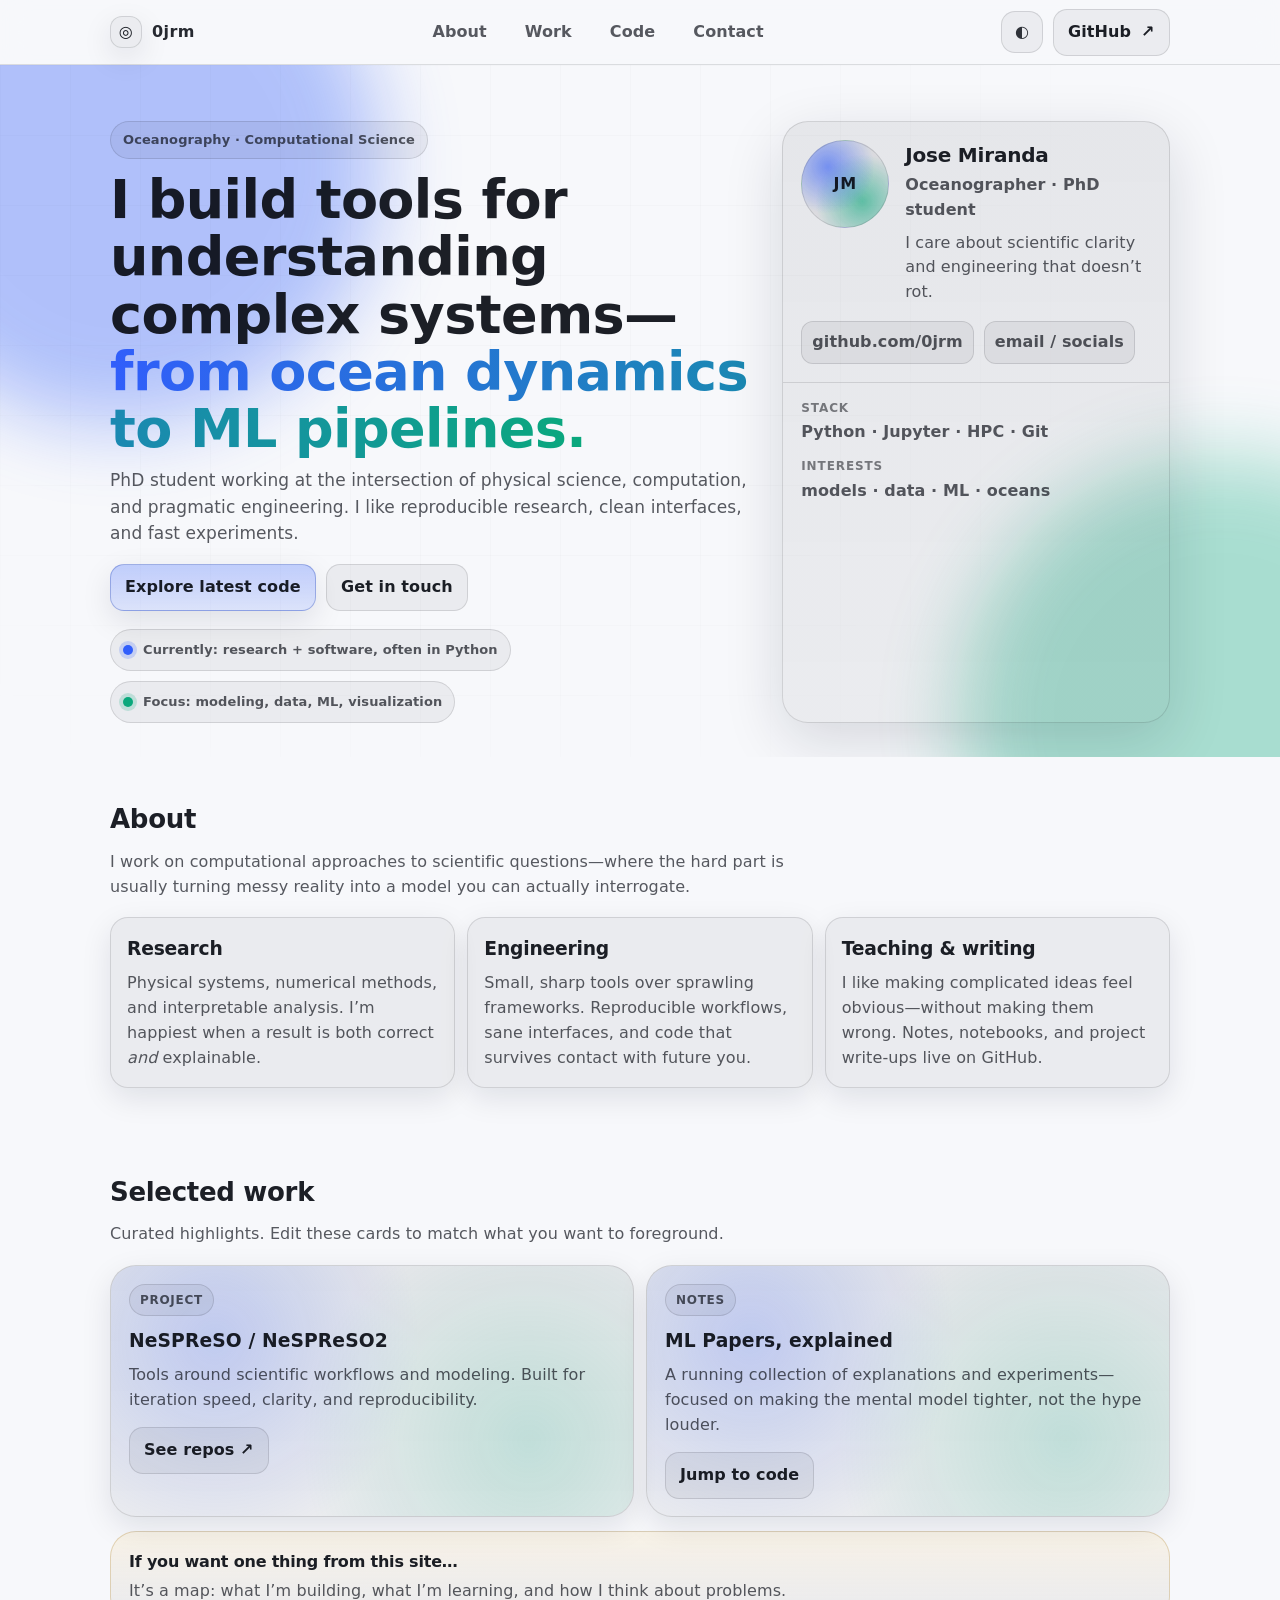
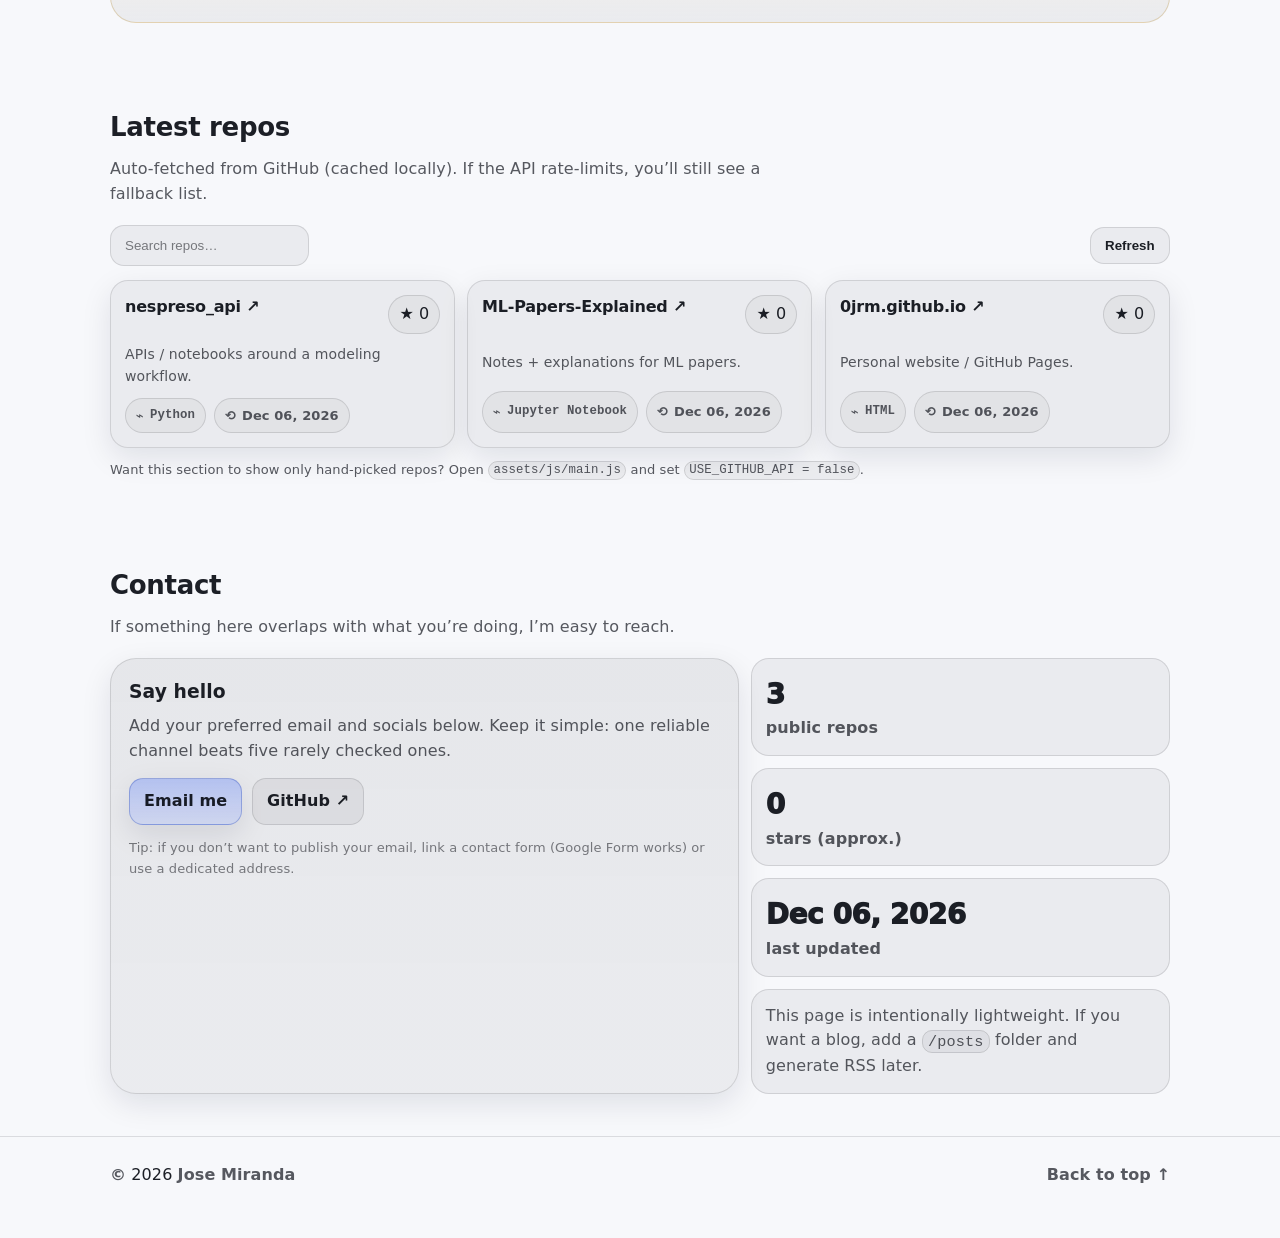
==== index.html @ c8742527 "Initial draft" ====
<!doctype html>
<html lang="en">
<head>
  <meta charset="utf-8" />
  <meta name="viewport" content="width=device-width, initial-scale=1" />
  <meta name="description" content="Oceanography + computational science. Research, projects, and writing." />
  <meta name="theme-color" content="#0b0f19" />
  <title>Jose Miranda · Oceanography × Computational Science</title>

  <!-- Open Graph -->
  <meta property="og:title" content="Jose Miranda · Oceanography × Computational Science" />
  <meta property="og:description" content="Oceanography + computational science. Research, projects, and writing." />
  <meta property="og:type" content="website" />

  <link rel="preconnect" href="https://api.github.com" />
  <link rel="stylesheet" href="assets/css/style.css" />
  <link rel="icon" href="data:image/svg+xml,%3Csvg xmlns='http://www.w3.org/2000/svg' width='96' height='96'%3E%3Cpath fill='%2388a6ff' d='M48 8l10 28h30L64 54l10 34-26-18-26 18 10-34L8 36h30z'/%3E%3C/svg%3E" />

  <script>
    // Prevent theme-flash: apply saved theme ASAP.
    (function () {
      const saved = localStorage.getItem("theme");
      const prefersDark = window.matchMedia && window.matchMedia("(prefers-color-scheme: dark)").matches;
      const theme = saved || (prefersDark ? "dark" : "light");
      document.documentElement.dataset.theme = theme;
    })();
  </script>
</head>

<body>
  <a class="skip" href="#content">Skip to content</a>

  <header class="topbar">
    <div class="container topbar__inner">
      <a class="brand" href="#top" aria-label="Home">
        <span class="brand__mark" aria-hidden="true">◎</span>
        <span class="brand__text">0jrm</span>
      </a>

      <nav class="nav" aria-label="Primary">
        <a href="#about">About</a>
        <a href="#work">Work</a>
        <a href="#repos">Code</a>
        <a href="#contact">Contact</a>
      </nav>

      <div class="topbar__actions">
        <button class="iconbtn" id="themeToggle" type="button" aria-label="Toggle theme" title="Toggle theme">
          <span class="iconbtn__icon" aria-hidden="true">◐</span>
        </button>
        <a class="btn btn--ghost" href="https://github.com/0jrm" target="_blank" rel="noreferrer">
          GitHub
          <span aria-hidden="true">↗</span>
        </a>
      </div>
    </div>
  </header>

  <main id="content">
    <section class="hero" id="top">
      <div class="container hero__grid">
        <div class="hero__copy">
          <p class="kicker">Oceanography · Computational Science</p>
          <h1 class="title">
            I build tools for understanding complex systems—
            <span class="title__accent">from ocean dynamics to ML pipelines.</span>
          </h1>
          <p class="lede">
            PhD student working at the intersection of physical science, computation, and pragmatic engineering.
            I like reproducible research, clean interfaces, and fast experiments.
          </p>

          <div class="hero__cta">
            <a class="btn" href="#repos">Explore latest code</a>
            <a class="btn btn--ghost" href="#contact">Get in touch</a>
          </div>

          <div class="hero__meta">
            <div class="pill" role="note">
              <span class="dot" aria-hidden="true"></span>
              Currently: research + software, often in Python
            </div>
            <div class="pill" role="note">
              <span class="dot dot--alt" aria-hidden="true"></span>
              Focus: modeling, data, ML, visualization
            </div>
          </div>
        </div>

        <div class="hero__card" aria-label="Profile card">
          <div class="profile">
            <div class="avatar" aria-hidden="true">
              <!-- Replace with your own image later if you want:
                   <img src="assets/img/avatar.jpg" alt="Portrait of Jose Miranda"> -->
              <span class="avatar__initials">JM</span>
              <span class="avatar__ring" aria-hidden="true"></span>
            </div>

            <div class="profile__text">
              <h2 class="profile__name">Jose Miranda</h2>
              <p class="profile__role">Oceanographer · PhD student</p>
              <p class="profile__blurb">
                I care about scientific clarity and engineering that doesn’t rot.
              </p>
            </div>

            <div class="profile__links">
              <a class="link" href="https://github.com/0jrm" target="_blank" rel="noreferrer">github.com/0jrm</a>
              <a class="link" href="#contact">email / socials</a>
            </div>
          </div>

          <div class="mini">
            <div class="mini__item">
              <div class="mini__label">Stack</div>
              <div class="mini__value">Python · Jupyter · HPC · Git</div>
            </div>
            <div class="mini__item">
              <div class="mini__label">Interests</div>
              <div class="mini__value">models · data · ML · oceans</div>
            </div>
          </div>
        </div>
      </div>

      <div class="hero__backdrop" aria-hidden="true">
        <div class="glow glow--a"></div>
        <div class="glow glow--b"></div>
        <div class="gridlines"></div>
      </div>
    </section>

    <section class="section" id="about">
      <div class="container">
        <header class="section__head">
          <h2>About</h2>
          <p>
            I work on computational approaches to scientific questions—where the hard part is usually
            turning messy reality into a model you can actually interrogate.
          </p>
        </header>

        <div class="cards">
          <article class="card">
            <h3>Research</h3>
            <p>
              Physical systems, numerical methods, and interpretable analysis.
              I’m happiest when a result is both correct <em>and</em> explainable.
            </p>
          </article>

          <article class="card">
            <h3>Engineering</h3>
            <p>
              Small, sharp tools over sprawling frameworks. Reproducible workflows, sane interfaces,
              and code that survives contact with future you.
            </p>
          </article>

          <article class="card">
            <h3>Teaching & writing</h3>
            <p>
              I like making complicated ideas feel obvious—without making them wrong.
              Notes, notebooks, and project write-ups live on GitHub.
            </p>
          </article>
        </div>
      </div>
    </section>

    <section class="section" id="work">
      <div class="container">
        <header class="section__head">
          <h2>Selected work</h2>
          <p>Curated highlights. Edit these cards to match what you want to foreground.</p>
        </header>

        <div class="grid2">
          <article class="feature">
            <div class="feature__tag">Project</div>
            <h3>NeSPReSO / NeSPReSO2</h3>
            <p>
              Tools around scientific workflows and modeling. Built for iteration speed, clarity, and
              reproducibility.
            </p>
            <div class="feature__actions">
              <a class="btn btn--ghost" href="https://github.com/0jrm" target="_blank" rel="noreferrer">See repos ↗</a>
            </div>
          </article>

          <article class="feature">
            <div class="feature__tag">Notes</div>
            <h3>ML Papers, explained</h3>
            <p>
              A running collection of explanations and experiments—focused on making the mental model
              tighter, not the hype louder.
            </p>
            <div class="feature__actions">
              <a class="btn btn--ghost" href="#repos">Jump to code</a>
            </div>
          </article>
        </div>

        <div class="callout">
          <div class="callout__title">If you want one thing from this site…</div>
          <p class="callout__text">
            It’s a map: what I’m building, what I’m learning, and how I think about problems.
          </p>
        </div>
      </div>
    </section>

    <section class="section" id="repos">
      <div class="container">
        <header class="section__head">
          <h2>Latest repos</h2>
          <p>
            Auto-fetched from GitHub (cached locally). If the API rate-limits, you’ll still see a fallback list.
          </p>
        </header>

        <div class="toolbar">
          <div class="toolbar__left">
            <label class="sr-only" for="repoSearch">Search repos</label>
            <input id="repoSearch" class="input" type="search" placeholder="Search repos…" autocomplete="off" />
          </div>
          <div class="toolbar__right">
            <button class="btn btn--ghost" id="refreshRepos" type="button" title="Refresh repo list">
              Refresh
            </button>
          </div>
        </div>

        <div class="repoGrid" id="repoGrid" aria-live="polite">
          <!-- Filled by JS -->
        </div>

        <div class="hint">
          Want this section to show only hand-picked repos? Open <code>assets/js/main.js</code> and set
          <code>USE_GITHUB_API = false</code>.
        </div>
      </div>
    </section>

    <section class="section" id="contact">
      <div class="container">
        <header class="section__head">
          <h2>Contact</h2>
          <p>If something here overlaps with what you’re doing, I’m easy to reach.</p>
        </header>

        <div class="contact">
          <div class="contact__card">
            <h3>Say hello</h3>
            <p>
              Add your preferred email and socials below. Keep it simple: one reliable channel beats five rarely checked ones.
            </p>

            <div class="contact__links">
              <!-- Replace placeholders -->
              <a class="btn" href="mailto:YOUR_EMAIL@EXAMPLE.COM">Email me</a>
              <a class="btn btn--ghost" href="https://github.com/0jrm" target="_blank" rel="noreferrer">GitHub ↗</a>
              <!-- Optional:
              <a class="btn btn--ghost" href="https://www.linkedin.com/in/YOURNAME" target="_blank" rel="noreferrer">LinkedIn ↗</a>
              -->
            </div>

            <p class="fineprint">
              Tip: if you don’t want to publish your email, link a contact form (Google Form works) or use a dedicated address.
            </p>
          </div>

          <div class="contact__aside">
            <div class="stat">
              <div class="stat__num" id="statRepos">—</div>
              <div class="stat__label">public repos</div>
            </div>
            <div class="stat">
              <div class="stat__num" id="statStars">—</div>
              <div class="stat__label">stars (approx.)</div>
            </div>
            <div class="stat">
              <div class="stat__num" id="statUpdated">—</div>
              <div class="stat__label">last updated</div>
            </div>

            <div class="note">
              This page is intentionally lightweight. If you want a blog, add a <code>/posts</code> folder and generate RSS later.
            </div>
          </div>
        </div>
      </div>
    </section>

    <footer class="footer">
      <div class="container footer__inner">
        <div class="footer__left">
          <span class="muted">©</span> <span id="year"></span> <span class="muted">Jose Miranda</span>
        </div>
        <div class="footer__right">
          <a class="mutedlink" href="#top">Back to top ↑</a>
        </div>
      </div>
    </footer>
  </main>

  <script src="assets/js/main.js"></script>
</body>
</html>
---- assets/css/style.css ----
/* -----------------------------
   Base + theme
------------------------------ */
:root {
  --bg: #0b0f19;
  --panel: rgba(255, 255, 255, 0.06);
  --panel-2: rgba(255, 255, 255, 0.08);
  --text: rgba(255, 255, 255, 0.92);
  --muted: rgba(255, 255, 255, 0.68);
  --faint: rgba(255, 255, 255, 0.50);
  --line: rgba(255, 255, 255, 0.12);
  --shadow: 0 18px 60px rgba(0, 0, 0, 0.45);
  --shadow-soft: 0 10px 30px rgba(0, 0, 0, 0.35);
  --accent: #88a6ff;
  --accent-2: #7cf7d4;
  --warn: #ffcf6e;

  --radius: 18px;
  --radius-lg: 26px;
  --max: 1100px;

  --mono: ui-monospace, SFMono-Regular, Menlo, Monaco, Consolas, "Liberation Mono", "Courier New", monospace;
  --sans: ui-sans-serif, system-ui, -apple-system, Segoe UI, Roboto, Helvetica, Arial, "Apple Color Emoji",
          "Segoe UI Emoji";

  color-scheme: dark;
}

:root[data-theme="light"] {
  --bg: #f7f8fb;
  --panel: rgba(9, 12, 20, 0.05);
  --panel-2: rgba(9, 12, 20, 0.07);
  --text: rgba(9, 12, 20, 0.92);
  --muted: rgba(9, 12, 20, 0.68);
  --faint: rgba(9, 12, 20, 0.52);
  --line: rgba(9, 12, 20, 0.12);
  --shadow: 0 18px 60px rgba(12, 20, 45, 0.14);
  --shadow-soft: 0 10px 30px rgba(12, 20, 45, 0.10);
  --accent: #315efb;
  --accent-2: #0aa87c;

  color-scheme: light;
}

* { box-sizing: border-box; }
html, body { height: 100%; }
body {
  margin: 0;
  font-family: var(--sans);
  background: var(--bg);
  color: var(--text);
  line-height: 1.55;
  letter-spacing: 0.1px;
}

a { color: inherit; text-decoration: none; }
a:hover { opacity: 0.95; }
code {
  font-family: var(--mono);
  font-size: 0.95em;
  padding: 0.12em 0.35em;
  border-radius: 10px;
  background: var(--panel);
  border: 1px solid var(--line);
}

.container {
  max-width: var(--max);
  margin: 0 auto;
  padding: 0 20px;
}

.skip {
  position: absolute;
  left: -999px;
  top: 12px;
  padding: 10px 14px;
  background: var(--panel);
  border: 1px solid var(--line);
  border-radius: 12px;
}
.skip:focus { left: 12px; z-index: 9999; }

/* -----------------------------
   Topbar
------------------------------ */
.topbar {
  position: sticky;
  top: 0;
  z-index: 60;
  border-bottom: 1px solid var(--line);
  backdrop-filter: blur(14px);
  background: color-mix(in oklab, var(--bg) 70%, transparent);
}

.topbar__inner {
  display: flex;
  align-items: center;
  justify-content: space-between;
  height: 64px;
  gap: 14px;
}

.brand {
  display: inline-flex;
  align-items: center;
  gap: 10px;
  font-weight: 700;
  letter-spacing: 0.4px;
}
.brand__mark {
  width: 32px;
  height: 32px;
  display: inline-grid;
  place-items: center;
  border-radius: 12px;
  background: var(--panel);
  border: 1px solid var(--line);
  box-shadow: var(--shadow-soft);
}
.brand__text { opacity: 0.95; }

.nav {
  display: none;
  align-items: center;
  gap: 18px;
  font-weight: 600;
  color: var(--muted);
}
.nav a {
  padding: 8px 10px;
  border-radius: 12px;
}
.nav a:hover {
  background: var(--panel);
  color: var(--text);
}

.topbar__actions {
  display: inline-flex;
  align-items: center;
  gap: 10px;
}

@media (min-width: 880px) {
  .nav { display: inline-flex; }
}

/* -----------------------------
   Buttons + inputs
------------------------------ */
.btn {
  display: inline-flex;
  align-items: center;
  justify-content: center;
  gap: 10px;
  padding: 10px 14px;
  border-radius: 14px;
  border: 1px solid color-mix(in oklab, var(--accent) 24%, var(--line));
  background: linear-gradient(180deg,
    color-mix(in oklab, var(--accent) 28%, transparent),
    color-mix(in oklab, var(--accent) 14%, transparent)
  );
  color: var(--text);
  font-weight: 700;
  box-shadow: var(--shadow-soft);
  transition: transform 140ms ease, filter 140ms ease;
}
.btn:hover { transform: translateY(-1px); }
.btn:active { transform: translateY(0px); filter: saturate(0.95); }

.btn--ghost {
  background: var(--panel);
  border: 1px solid var(--line);
  box-shadow: none;
  font-weight: 700;
  color: var(--text);
}

.iconbtn {
  width: 42px;
  height: 42px;
  border-radius: 14px;
  border: 1px solid var(--line);
  background: var(--panel);
  color: var(--text);
  display: grid;
  place-items: center;
  cursor: pointer;
}
.iconbtn__icon {
  font-size: 16px;
  opacity: 0.9;
}

.input {
  width: min(520px, 100%);
  padding: 12px 14px;
  border-radius: 14px;
  border: 1px solid var(--line);
  background: var(--panel);
  color: var(--text);
  outline: none;
}
.input::placeholder { color: var(--faint); }
.input:focus { border-color: color-mix(in oklab, var(--accent) 55%, var(--line)); }

/* -----------------------------
   Hero
------------------------------ */
.hero {
  position: relative;
  padding: 56px 0 34px;
  overflow: clip;
}
.hero__grid {
  display: grid;
  grid-template-columns: 1fr;
  gap: 18px;
  align-items: start;
  position: relative;
  z-index: 2;
}
@media (min-width: 980px) {
  .hero__grid {
    grid-template-columns: 1.25fr 0.75fr;
    gap: 26px;
    align-items: stretch;
  }
}

.kicker {
  display: inline-flex;
  align-items: center;
  gap: 10px;
  margin: 0 0 12px;
  padding: 8px 12px;
  border-radius: 999px;
  border: 1px solid var(--line);
  background: var(--panel);
  color: var(--muted);
  font-weight: 700;
  font-size: 13px;
}

.title {
  margin: 0 0 10px;
  font-size: clamp(34px, 4.3vw, 54px);
  line-height: 1.06;
  letter-spacing: -0.6px;
}
.title__accent {
  background: linear-gradient(90deg, var(--accent), var(--accent-2));
  -webkit-background-clip: text;
  background-clip: text;
  color: transparent;
}

.lede {
  margin: 0;
  max-width: 66ch;
  color: var(--muted);
  font-size: 17px;
}

.hero__cta {
  display: flex;
  flex-wrap: wrap;
  gap: 10px;
  margin-top: 18px;
}

.hero__meta {
  margin-top: 18px;
  display: flex;
  flex-wrap: wrap;
  gap: 10px;
}

.pill {
  display: inline-flex;
  align-items: center;
  gap: 10px;
  padding: 10px 12px;
  border-radius: 999px;
  border: 1px solid var(--line);
  background: var(--panel);
  color: var(--muted);
  font-weight: 700;
  font-size: 13px;
}
.dot {
  width: 10px;
  height: 10px;
  border-radius: 99px;
  background: var(--accent);
  box-shadow: 0 0 0 4px color-mix(in oklab, var(--accent) 20%, transparent);
}
.dot--alt {
  background: var(--accent-2);
  box-shadow: 0 0 0 4px color-mix(in oklab, var(--accent-2) 20%, transparent);
}

.hero__card {
  border-radius: var(--radius-lg);
  border: 1px solid var(--line);
  background: linear-gradient(180deg, var(--panel-2), var(--panel));
  box-shadow: var(--shadow);
  overflow: hidden;
}

.profile {
  display: grid;
  grid-template-columns: 88px 1fr;
  gap: 16px;
  padding: 18px;
  border-bottom: 1px solid var(--line);
}

.avatar {
  width: 88px;
  height: 88px;
  border-radius: 999px;
  background:
    radial-gradient(circle at 30% 30%, color-mix(in oklab, var(--accent) 60%, transparent), transparent 55%),
    radial-gradient(circle at 70% 70%, color-mix(in oklab, var(--accent-2) 60%, transparent), transparent 55%),
    var(--panel);
  border: 1px solid var(--line);
  display: grid;
  place-items: center;
  position: relative;
  overflow: hidden;
}
.avatar__initials {
  font-weight: 900;
  letter-spacing: 0.8px;
}
.avatar__ring {
  position: absolute;
  inset: -8px;
  border-radius: 999px;
  border: 1px dashed color-mix(in oklab, var(--accent) 35%, var(--line));
  opacity: 0.8;
}

.profile__name { margin: 0; font-size: 20px; letter-spacing: -0.2px; }
.profile__role { margin: 2px 0 8px; color: var(--muted); font-weight: 700; }
.profile__blurb { margin: 0; color: var(--muted); }

.profile__links {
  grid-column: 1 / -1;
  display: flex;
  flex-wrap: wrap;
  gap: 10px;
}
.link {
  color: var(--muted);
  font-weight: 700;
  padding: 8px 10px;
  border-radius: 12px;
  border: 1px solid var(--line);
  background: var(--panel);
}
.link:hover { color: var(--text); }

.mini {
  padding: 16px 18px 18px;
  display: grid;
  gap: 12px;
}
.mini__item {
  display: grid;
  gap: 3px;
}
.mini__label {
  font-size: 12px;
  color: var(--faint);
  font-weight: 800;
  text-transform: uppercase;
  letter-spacing: 0.9px;
}
.mini__value { color: var(--muted); font-weight: 700; }

/* Hero backdrop */
.hero__backdrop {
  position: absolute;
  inset: 0;
  z-index: 1;
  pointer-events: none;
}
.glow {
  position: absolute;
  width: 520px;
  height: 520px;
  border-radius: 999px;
  filter: blur(40px);
  opacity: 0.55;
}
.glow--a {
  left: -140px;
  top: -160px;
  background: color-mix(in oklab, var(--accent) 65%, transparent);
}
.glow--b {
  right: -200px;
  bottom: -220px;
  background: color-mix(in oklab, var(--accent-2) 60%, transparent);
}
.gridlines {
  position: absolute;
  inset: 0;
  background:
    linear-gradient(to right, color-mix(in oklab, var(--line) 75%, transparent) 1px, transparent 1px) 0 0 / 70px 70px,
    linear-gradient(to bottom, color-mix(in oklab, var(--line) 75%, transparent) 1px, transparent 1px) 0 0 / 70px 70px;
  opacity: 0.18;
  mask-image: radial-gradient(circle at 35% 25%, black 40%, transparent 72%);
}

/* -----------------------------
   Sections
------------------------------ */
.section { padding: 42px 0; }
.section__head {
  display: grid;
  gap: 10px;
  margin-bottom: 18px;
}
.section__head h2 {
  margin: 0;
  font-size: 26px;
  letter-spacing: -0.3px;
}
.section__head p {
  margin: 0;
  color: var(--muted);
  max-width: 70ch;
}

/* Cards */
.cards {
  display: grid;
  gap: 12px;
  grid-template-columns: 1fr;
}
@media (min-width: 880px) {
  .cards { grid-template-columns: repeat(3, 1fr); }
}

.card {
  border-radius: var(--radius);
  border: 1px solid var(--line);
  background: var(--panel);
  padding: 16px;
  box-shadow: var(--shadow-soft);
}
.card h3 { margin: 0 0 8px; letter-spacing: -0.2px; }
.card p { margin: 0; color: var(--muted); }

/* Features */
.grid2 {
  display: grid;
  gap: 12px;
  grid-template-columns: 1fr;
}
@media (min-width: 880px) {
  .grid2 { grid-template-columns: 1fr 1fr; }
}

.feature {
  border-radius: var(--radius-lg);
  border: 1px solid var(--line);
  background: linear-gradient(180deg, var(--panel-2), var(--panel));
  padding: 18px;
  box-shadow: var(--shadow-soft);
  overflow: hidden;
  position: relative;
}
.feature::after {
  content: "";
  position: absolute;
  inset: -1px;
  border-radius: inherit;
  background: radial-gradient(circle at 20% 30%, color-mix(in oklab, var(--accent) 22%, transparent), transparent 45%),
              radial-gradient(circle at 80% 70%, color-mix(in oklab, var(--accent-2) 18%, transparent), transparent 50%);
  pointer-events: none;
}
.feature > * { position: relative; z-index: 1; }
.feature__tag {
  display: inline-block;
  padding: 6px 10px;
  border-radius: 999px;
  background: var(--panel);
  border: 1px solid var(--line);
  color: var(--muted);
  font-weight: 800;
  font-size: 12px;
  letter-spacing: 0.7px;
  text-transform: uppercase;
}
.feature h3 { margin: 10px 0 8px; }
.feature p { margin: 0; color: var(--muted); }
.feature__actions { margin-top: 14px; }

/* Callout */
.callout {
  margin-top: 14px;
  border-radius: var(--radius-lg);
  border: 1px solid color-mix(in oklab, var(--warn) 30%, var(--line));
  background: linear-gradient(180deg,
    color-mix(in oklab, var(--warn) 14%, transparent),
    var(--panel)
  );
  padding: 18px;
}
.callout__title {
  font-weight: 900;
  letter-spacing: -0.2px;
  margin-bottom: 4px;
}
.callout__text { margin: 0; color: var(--muted); }

/* Toolbar + repos */
.toolbar {
  display: flex;
  align-items: center;
  justify-content: space-between;
  gap: 12px;
  margin-bottom: 14px;
  flex-wrap: wrap;
}

.repoGrid {
  display: grid;
  gap: 12px;
  grid-template-columns: 1fr;
}
@media (min-width: 760px) {
  .repoGrid { grid-template-columns: repeat(2, 1fr); }
}
@media (min-width: 1080px) {
  .repoGrid { grid-template-columns: repeat(3, 1fr); }
}

.repoCard {
  border-radius: var(--radius);
  border: 1px solid var(--line);
  background: var(--panel);
  padding: 14px;
  box-shadow: var(--shadow-soft);
  display: grid;
  gap: 10px;
  min-height: 168px;
  transition: transform 140ms ease;
}
.repoCard:hover { transform: translateY(-2px); }

.repoTop {
  display: flex;
  align-items: start;
  justify-content: space-between;
  gap: 12px;
}
.repoName {
  font-weight: 900;
  letter-spacing: -0.2px;
  line-height: 1.1;
}
.repoDesc {
  margin: 0;
  color: var(--muted);
  font-size: 14px;
}
.repoMeta {
  display: flex;
  flex-wrap: wrap;
  gap: 8px;
  color: var(--muted);
  font-weight: 700;
  font-size: 13px;
}
.badge {
  display: inline-flex;
  align-items: center;
  gap: 6px;
  padding: 6px 10px;
  border-radius: 999px;
  border: 1px solid var(--line);
  background: color-mix(in oklab, var(--panel) 70%, transparent);
}
.badge code {
  padding: 0;
  border: none;
  background: transparent;
}

.hint {
  margin-top: 12px;
  color: var(--muted);
  font-size: 13px;
}

/* Contact */
.contact {
  display: grid;
  gap: 12px;
  grid-template-columns: 1fr;
}
@media (min-width: 940px) {
  .contact { grid-template-columns: 1.2fr 0.8fr; }
}

.contact__card {
  border-radius: var(--radius-lg);
  border: 1px solid var(--line);
  background: linear-gradient(180deg, var(--panel-2), var(--panel));
  padding: 18px;
  box-shadow: var(--shadow-soft);
}
.contact__card h3 { margin: 0 0 8px; }
.contact__card p { margin: 0 0 14px; color: var(--muted); }

.contact__links {
  display: flex;
  flex-wrap: wrap;
  gap: 10px;
}

.fineprint {
  margin-top: 14px !important;
  color: var(--faint) !important;
  font-size: 13px;
}

.contact__aside {
  display: grid;
  gap: 12px;
}
.stat {
  border-radius: var(--radius);
  border: 1px solid var(--line);
  background: var(--panel);
  padding: 14px;
}
.stat__num {
  font-size: 28px;
  font-weight: 950;
  letter-spacing: -0.5px;
}
.stat__label { color: var(--muted); font-weight: 800; }

.note {
  border-radius: var(--radius);
  border: 1px solid var(--line);
  background: var(--panel);
  padding: 14px;
  color: var(--muted);
}

/* Footer */
.footer {
  padding: 26px 0 50px;
  border-top: 1px solid var(--line);
}
.footer__inner {
  display: flex;
  justify-content: space-between;
  gap: 10px;
  flex-wrap: wrap;
  align-items: center;
}
.muted { color: var(--muted); font-weight: 700; }
.mutedlink { color: var(--muted); font-weight: 800; }
.mutedlink:hover { color: var(--text); }

.sr-only {
  position: absolute;
  width: 1px;
  height: 1px;
  margin: -1px;
  border: 0;
  padding: 0;
  white-space: nowrap;
  clip-path: inset(100%);
  clip: rect(0 0 0 0);
  overflow: hidden;
}

/* -----------------------------
   Motion preferences
------------------------------ */
@media (prefers-reduced-motion: no-preference) {
  .repoCard, .btn { will-change: transform; }
  .hero__copy, .hero__card, .section {
    animation: rise 520ms ease both;
  }
  .hero__card { animation-delay: 80ms; }
  .section:nth-of-type(2) { animation-delay: 60ms; }
  .section:nth-of-type(3) { animation-delay: 90ms; }
  .section:nth-of-type(4) { animation-delay: 120ms; }
  .section:nth-of-type(5) { animation-delay: 150ms; }

  @keyframes rise {
    from { opacity: 0; transform: translateY(10px); }
    to { opacity: 1; transform: translateY(0px); }
  }
}
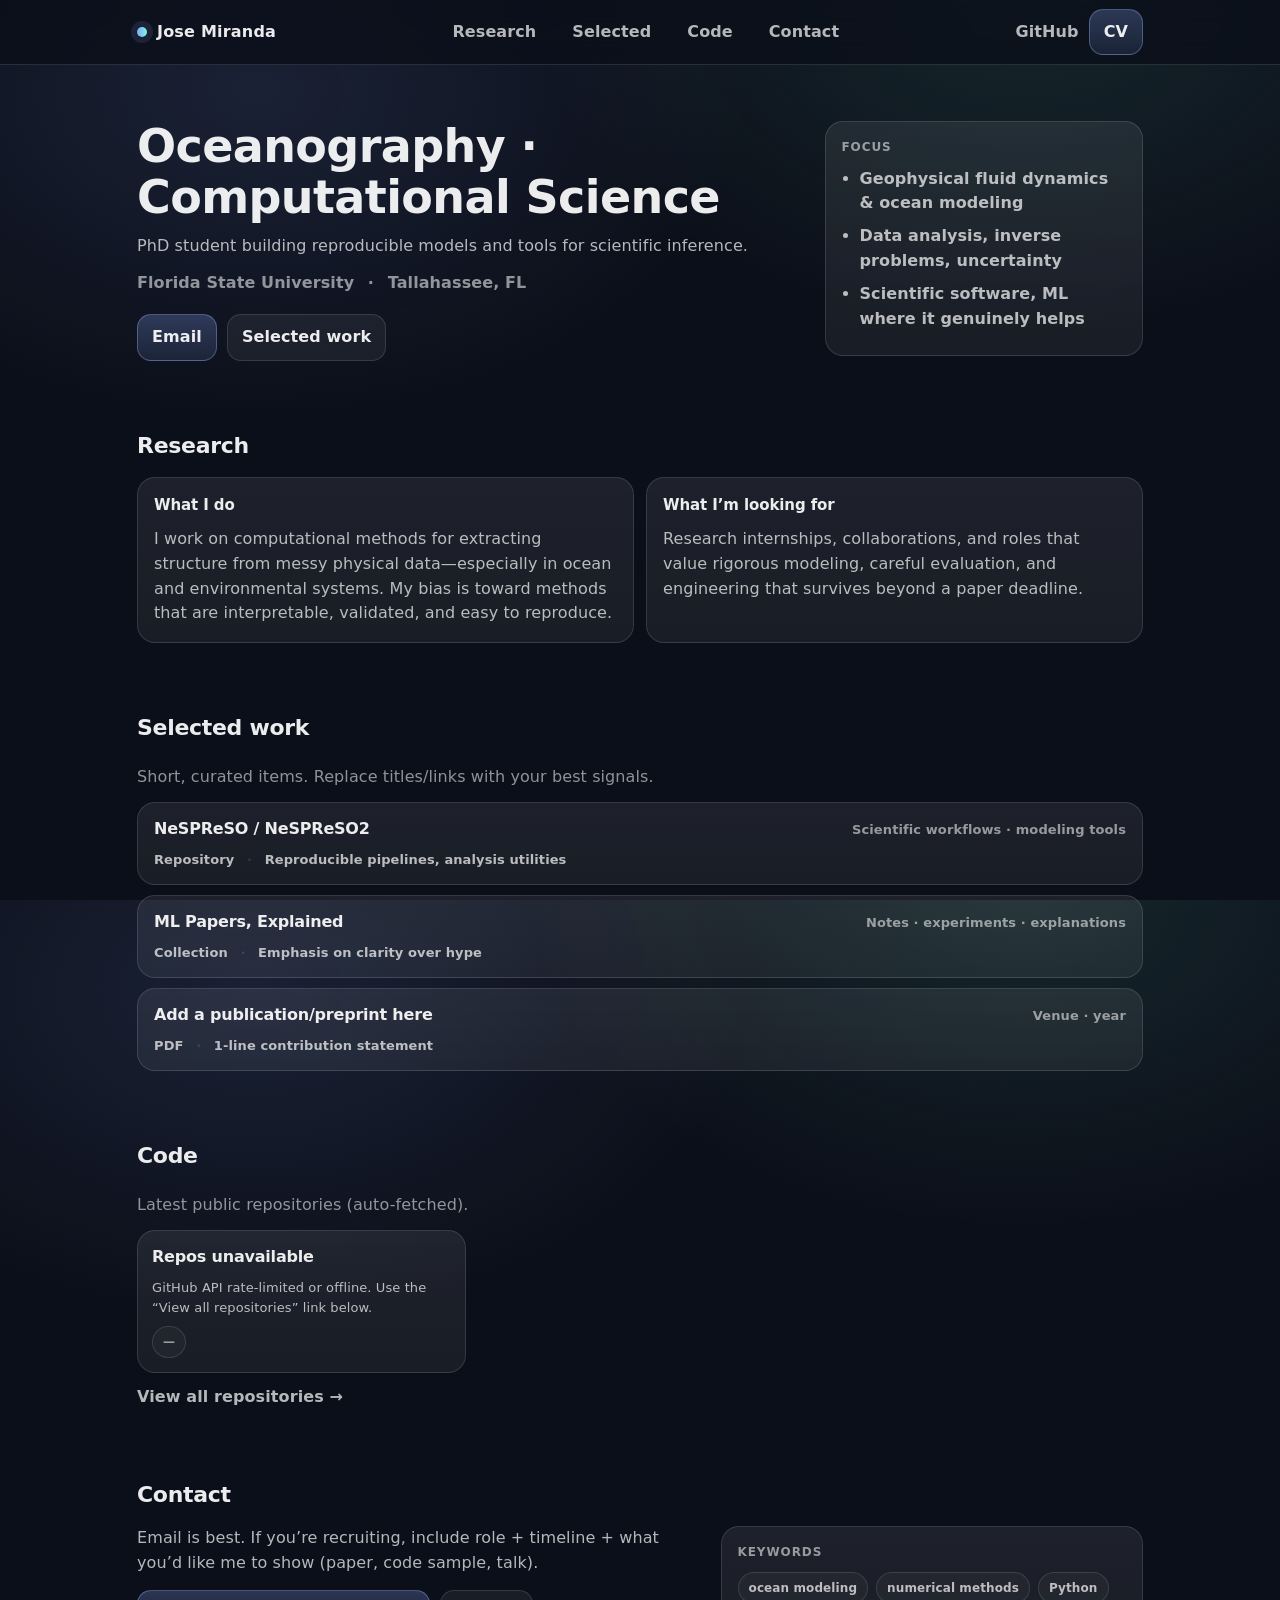
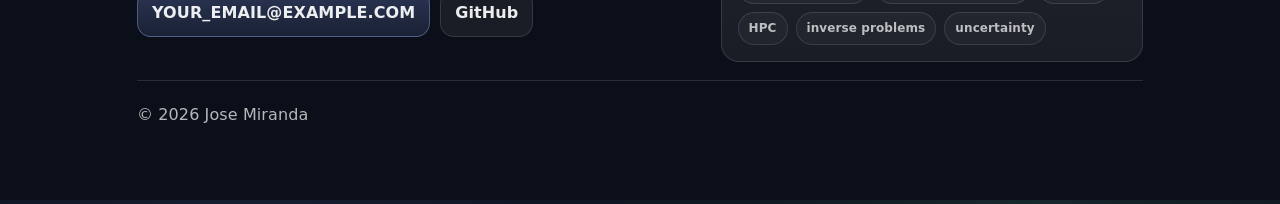
==== commit 5b0728b9: "Initial draft" ====
--- a/index.html
+++ b/index.html
@@ -3,305 +3,199 @@
 <head>
   <meta charset="utf-8" />
   <meta name="viewport" content="width=device-width, initial-scale=1" />
-  <meta name="description" content="Oceanography + computational science. Research, projects, and writing." />
-  <meta name="theme-color" content="#0b0f19" />
-  <title>Jose Miranda · Oceanography × Computational Science</title>
-
-  <!-- Open Graph -->
-  <meta property="og:title" content="Jose Miranda · Oceanography × Computational Science" />
-  <meta property="og:description" content="Oceanography + computational science. Research, projects, and writing." />
+  <meta name="description" content="Jose Miranda — Oceanography & Computational Science. Research, software, and selected work." />
+  <title>Jose Miranda</title>
+
+  <meta property="og:title" content="Jose Miranda" />
+  <meta property="og:description" content="Oceanography & Computational Science — research, software, selected work." />
   <meta property="og:type" content="website" />
 
-  <link rel="preconnect" href="https://api.github.com" />
   <link rel="stylesheet" href="assets/css/style.css" />
-  <link rel="icon" href="data:image/svg+xml,%3Csvg xmlns='http://www.w3.org/2000/svg' width='96' height='96'%3E%3Cpath fill='%2388a6ff' d='M48 8l10 28h30L64 54l10 34-26-18-26 18 10-34L8 36h30z'/%3E%3C/svg%3E" />
-
-  <script>
-    // Prevent theme-flash: apply saved theme ASAP.
-    (function () {
-      const saved = localStorage.getItem("theme");
-      const prefersDark = window.matchMedia && window.matchMedia("(prefers-color-scheme: dark)").matches;
-      const theme = saved || (prefersDark ? "dark" : "light");
-      document.documentElement.dataset.theme = theme;
-    })();
-  </script>
 </head>
 
 <body>
-  <a class="skip" href="#content">Skip to content</a>
-
-  <header class="topbar">
-    <div class="container topbar__inner">
-      <a class="brand" href="#top" aria-label="Home">
-        <span class="brand__mark" aria-hidden="true">◎</span>
-        <span class="brand__text">0jrm</span>
+  <header class="header">
+    <div class="wrap header__inner">
+      <a class="wordmark" href="#top" aria-label="Home">
+        <span class="wordmark__dot" aria-hidden="true"></span>
+        <span class="wordmark__text">Jose Miranda</span>
       </a>
 
       <nav class="nav" aria-label="Primary">
-        <a href="#about">About</a>
-        <a href="#work">Work</a>
-        <a href="#repos">Code</a>
+        <a href="#research">Research</a>
+        <a href="#work">Selected</a>
+        <a href="#code">Code</a>
         <a href="#contact">Contact</a>
       </nav>
 
-      <div class="topbar__actions">
-        <button class="iconbtn" id="themeToggle" type="button" aria-label="Toggle theme" title="Toggle theme">
-          <span class="iconbtn__icon" aria-hidden="true">◐</span>
-        </button>
-        <a class="btn btn--ghost" href="https://github.com/0jrm" target="_blank" rel="noreferrer">
-          GitHub
-          <span aria-hidden="true">↗</span>
-        </a>
+      <div class="header__links">
+        <a class="link" href="https://github.com/0jrm" target="_blank" rel="noreferrer">GitHub</a>
+        <!-- Add when you have them -->
+        <!-- <a class="link" href="https://scholar.google.com/citations?user=XXXX" target="_blank" rel="noreferrer">Scholar</a> -->
+        <!-- <a class="link" href="https://www.linkedin.com/in/XXXX" target="_blank" rel="noreferrer">LinkedIn</a> -->
+        <a class="btn" href="assets/JoseMiranda_CV.pdf" target="_blank" rel="noreferrer">CV</a>
       </div>
     </div>
   </header>
 
-  <main id="content">
-    <section class="hero" id="top">
-      <div class="container hero__grid">
-        <div class="hero__copy">
-          <p class="kicker">Oceanography · Computational Science</p>
-          <h1 class="title">
-            I build tools for understanding complex systems—
-            <span class="title__accent">from ocean dynamics to ML pipelines.</span>
-          </h1>
-          <p class="lede">
-            PhD student working at the intersection of physical science, computation, and pragmatic engineering.
-            I like reproducible research, clean interfaces, and fast experiments.
+  <main id="top">
+    <section class="hero">
+      <div class="wrap hero__inner">
+        <div class="hero__left">
+          <h1 class="title">Oceanography · Computational Science</h1>
+          <p class="subtitle">
+            PhD student building reproducible models and tools for scientific inference.
           </p>
 
-          <div class="hero__cta">
-            <a class="btn" href="#repos">Explore latest code</a>
-            <a class="btn btn--ghost" href="#contact">Get in touch</a>
-          </div>
-
-          <div class="hero__meta">
-            <div class="pill" role="note">
-              <span class="dot" aria-hidden="true"></span>
-              Currently: research + software, often in Python
-            </div>
-            <div class="pill" role="note">
-              <span class="dot dot--alt" aria-hidden="true"></span>
-              Focus: modeling, data, ML, visualization
-            </div>
-          </div>
-        </div>
-
-        <div class="hero__card" aria-label="Profile card">
-          <div class="profile">
-            <div class="avatar" aria-hidden="true">
-              <!-- Replace with your own image later if you want:
-                   <img src="assets/img/avatar.jpg" alt="Portrait of Jose Miranda"> -->
-              <span class="avatar__initials">JM</span>
-              <span class="avatar__ring" aria-hidden="true"></span>
-            </div>
-
-            <div class="profile__text">
-              <h2 class="profile__name">Jose Miranda</h2>
-              <p class="profile__role">Oceanographer · PhD student</p>
-              <p class="profile__blurb">
-                I care about scientific clarity and engineering that doesn’t rot.
-              </p>
-            </div>
-
-            <div class="profile__links">
-              <a class="link" href="https://github.com/0jrm" target="_blank" rel="noreferrer">github.com/0jrm</a>
-              <a class="link" href="#contact">email / socials</a>
-            </div>
-          </div>
-
-          <div class="mini">
-            <div class="mini__item">
-              <div class="mini__label">Stack</div>
-              <div class="mini__value">Python · Jupyter · HPC · Git</div>
-            </div>
-            <div class="mini__item">
-              <div class="mini__label">Interests</div>
-              <div class="mini__value">models · data · ML · oceans</div>
-            </div>
-          </div>
-        </div>
-      </div>
-
-      <div class="hero__backdrop" aria-hidden="true">
-        <div class="glow glow--a"></div>
-        <div class="glow glow--b"></div>
-        <div class="gridlines"></div>
-      </div>
-    </section>
-
-    <section class="section" id="about">
-      <div class="container">
-        <header class="section__head">
-          <h2>About</h2>
-          <p>
-            I work on computational approaches to scientific questions—where the hard part is usually
-            turning messy reality into a model you can actually interrogate.
-          </p>
-        </header>
-
-        <div class="cards">
-          <article class="card">
-            <h3>Research</h3>
-            <p>
-              Physical systems, numerical methods, and interpretable analysis.
-              I’m happiest when a result is both correct <em>and</em> explainable.
+          <div class="meta">
+            <span class="meta__item">Florida State University</span>
+            <span class="meta__sep" aria-hidden="true">·</span>
+            <span class="meta__item">Tallahassee, FL</span>
+          </div>
+
+          <div class="cta">
+            <a class="btn" href="#contact">Email</a>
+            <a class="btn btn--ghost" href="#work">Selected work</a>
+          </div>
+        </div>
+
+        <div class="hero__right" aria-label="Quick focus areas">
+          <div class="panel">
+            <div class="panel__kicker">Focus</div>
+            <ul class="bullets">
+              <li>Geophysical fluid dynamics & ocean modeling</li>
+              <li>Data analysis, inverse problems, uncertainty</li>
+              <li>Scientific software, ML where it genuinely helps</li>
+            </ul>
+          </div>
+        </div>
+      </div>
+    </section>
+
+    <section class="section" id="research">
+      <div class="wrap">
+        <h2 class="h2">Research</h2>
+        <div class="grid">
+          <div class="block">
+            <h3 class="h3">What I do</h3>
+            <p class="p">
+              I work on computational methods for extracting structure from messy physical data—especially
+              in ocean and environmental systems. My bias is toward methods that are interpretable,
+              validated, and easy to reproduce.
             </p>
+          </div>
+
+          <div class="block">
+            <h3 class="h3">What I’m looking for</h3>
+            <p class="p">
+              Research internships, collaborations, and roles that value rigorous modeling, careful evaluation,
+              and engineering that survives beyond a paper deadline.
+            </p>
+          </div>
+        </div>
+      </div>
+    </section>
+
+    <section class="section" id="work">
+      <div class="wrap">
+        <div class="section__head">
+          <h2 class="h2">Selected work</h2>
+          <p class="p p--muted">Short, curated items. Replace titles/links with your best signals.</p>
+        </div>
+
+        <div class="list">
+          <article class="item">
+            <div class="item__top">
+              <div class="item__title">NeSPReSO / NeSPReSO2</div>
+              <div class="item__meta">Scientific workflows · modeling tools</div>
+            </div>
+            <div class="item__bottom">
+              <a class="link" href="https://github.com/0jrm" target="_blank" rel="noreferrer">Repository</a>
+              <span class="sep" aria-hidden="true">·</span>
+              <span class="muted">Reproducible pipelines, analysis utilities</span>
+            </div>
           </article>
 
-          <article class="card">
-            <h3>Engineering</h3>
-            <p>
-              Small, sharp tools over sprawling frameworks. Reproducible workflows, sane interfaces,
-              and code that survives contact with future you.
+          <article class="item">
+            <div class="item__top">
+              <div class="item__title">ML Papers, Explained</div>
+              <div class="item__meta">Notes · experiments · explanations</div>
+            </div>
+            <div class="item__bottom">
+              <a class="link" href="https://github.com/0jrm" target="_blank" rel="noreferrer">Collection</a>
+              <span class="sep" aria-hidden="true">·</span>
+              <span class="muted">Emphasis on clarity over hype</span>
+            </div>
+          </article>
+
+          <article class="item">
+            <div class="item__top">
+              <div class="item__title">Add a publication/preprint here</div>
+              <div class="item__meta">Venue · year</div>
+            </div>
+            <div class="item__bottom">
+              <a class="link" href="#" rel="noreferrer">PDF</a>
+              <span class="sep" aria-hidden="true">·</span>
+              <span class="muted">1-line contribution statement</span>
+            </div>
+          </article>
+        </div>
+      </div>
+    </section>
+
+    <section class="section" id="code">
+      <div class="wrap">
+        <div class="section__head">
+          <h2 class="h2">Code</h2>
+          <p class="p p--muted">Latest public repositories (auto-fetched).</p>
+        </div>
+
+        <div class="repos" id="repos" aria-live="polite"></div>
+
+        <div class="footnote">
+          <a class="link" href="https://github.com/0jrm?tab=repositories" target="_blank" rel="noreferrer">
+            View all repositories →
+          </a>
+        </div>
+      </div>
+    </section>
+
+    <section class="section" id="contact">
+      <div class="wrap">
+        <h2 class="h2">Contact</h2>
+        <div class="contact">
+          <div class="contact__left">
+            <p class="p">
+              Email is best. If you’re recruiting, include role + timeline + what you’d like me to show (paper, code sample, talk).
             </p>
-          </article>
-
-          <article class="card">
-            <h3>Teaching & writing</h3>
-            <p>
-              I like making complicated ideas feel obvious—without making them wrong.
-              Notes, notebooks, and project write-ups live on GitHub.
-            </p>
-          </article>
-        </div>
-      </div>
-    </section>
-
-    <section class="section" id="work">
-      <div class="container">
-        <header class="section__head">
-          <h2>Selected work</h2>
-          <p>Curated highlights. Edit these cards to match what you want to foreground.</p>
-        </header>
-
-        <div class="grid2">
-          <article class="feature">
-            <div class="feature__tag">Project</div>
-            <h3>NeSPReSO / NeSPReSO2</h3>
-            <p>
-              Tools around scientific workflows and modeling. Built for iteration speed, clarity, and
-              reproducibility.
-            </p>
-            <div class="feature__actions">
-              <a class="btn btn--ghost" href="https://github.com/0jrm" target="_blank" rel="noreferrer">See repos ↗</a>
-            </div>
-          </article>
-
-          <article class="feature">
-            <div class="feature__tag">Notes</div>
-            <h3>ML Papers, explained</h3>
-            <p>
-              A running collection of explanations and experiments—focused on making the mental model
-              tighter, not the hype louder.
-            </p>
-            <div class="feature__actions">
-              <a class="btn btn--ghost" href="#repos">Jump to code</a>
-            </div>
-          </article>
-        </div>
-
-        <div class="callout">
-          <div class="callout__title">If you want one thing from this site…</div>
-          <p class="callout__text">
-            It’s a map: what I’m building, what I’m learning, and how I think about problems.
-          </p>
-        </div>
-      </div>
-    </section>
-
-    <section class="section" id="repos">
-      <div class="container">
-        <header class="section__head">
-          <h2>Latest repos</h2>
-          <p>
-            Auto-fetched from GitHub (cached locally). If the API rate-limits, you’ll still see a fallback list.
-          </p>
-        </header>
-
-        <div class="toolbar">
-          <div class="toolbar__left">
-            <label class="sr-only" for="repoSearch">Search repos</label>
-            <input id="repoSearch" class="input" type="search" placeholder="Search repos…" autocomplete="off" />
-          </div>
-          <div class="toolbar__right">
-            <button class="btn btn--ghost" id="refreshRepos" type="button" title="Refresh repo list">
-              Refresh
-            </button>
-          </div>
-        </div>
-
-        <div class="repoGrid" id="repoGrid" aria-live="polite">
-          <!-- Filled by JS -->
-        </div>
-
-        <div class="hint">
-          Want this section to show only hand-picked repos? Open <code>assets/js/main.js</code> and set
-          <code>USE_GITHUB_API = false</code>.
-        </div>
-      </div>
-    </section>
-
-    <section class="section" id="contact">
-      <div class="container">
-        <header class="section__head">
-          <h2>Contact</h2>
-          <p>If something here overlaps with what you’re doing, I’m easy to reach.</p>
-        </header>
-
-        <div class="contact">
-          <div class="contact__card">
-            <h3>Say hello</h3>
-            <p>
-              Add your preferred email and socials below. Keep it simple: one reliable channel beats five rarely checked ones.
-            </p>
-
             <div class="contact__links">
-              <!-- Replace placeholders -->
-              <a class="btn" href="mailto:YOUR_EMAIL@EXAMPLE.COM">Email me</a>
-              <a class="btn btn--ghost" href="https://github.com/0jrm" target="_blank" rel="noreferrer">GitHub ↗</a>
-              <!-- Optional:
-              <a class="btn btn--ghost" href="https://www.linkedin.com/in/YOURNAME" target="_blank" rel="noreferrer">LinkedIn ↗</a>
-              -->
-            </div>
-
-            <p class="fineprint">
-              Tip: if you don’t want to publish your email, link a contact form (Google Form works) or use a dedicated address.
-            </p>
-          </div>
-
-          <div class="contact__aside">
-            <div class="stat">
-              <div class="stat__num" id="statRepos">—</div>
-              <div class="stat__label">public repos</div>
-            </div>
-            <div class="stat">
-              <div class="stat__num" id="statStars">—</div>
-              <div class="stat__label">stars (approx.)</div>
-            </div>
-            <div class="stat">
-              <div class="stat__num" id="statUpdated">—</div>
-              <div class="stat__label">last updated</div>
-            </div>
-
-            <div class="note">
-              This page is intentionally lightweight. If you want a blog, add a <code>/posts</code> folder and generate RSS later.
-            </div>
-          </div>
-        </div>
-      </div>
-    </section>
-
-    <footer class="footer">
-      <div class="container footer__inner">
-        <div class="footer__left">
-          <span class="muted">©</span> <span id="year"></span> <span class="muted">Jose Miranda</span>
-        </div>
-        <div class="footer__right">
-          <a class="mutedlink" href="#top">Back to top ↑</a>
-        </div>
-      </div>
-    </footer>
+              <a class="btn" href="mailto:YOUR_EMAIL@EXAMPLE.COM">YOUR_EMAIL@EXAMPLE.COM</a>
+              <a class="btn btn--ghost" href="https://github.com/0jrm" target="_blank" rel="noreferrer">GitHub</a>
+              <!-- <a class="btn btn--ghost" href="https://scholar.google.com/citations?user=XXXX" target="_blank" rel="noreferrer">Scholar</a> -->
+              <!-- <a class="btn btn--ghost" href="assets/JoseMiranda_CV.pdf" target="_blank" rel="noreferrer">CV</a> -->
+            </div>
+          </div>
+
+          <div class="contact__right">
+            <div class="panel">
+              <div class="panel__kicker">Keywords</div>
+              <div class="tags">
+                <span class="tag">ocean modeling</span>
+                <span class="tag">numerical methods</span>
+                <span class="tag">Python</span>
+                <span class="tag">HPC</span>
+                <span class="tag">inverse problems</span>
+                <span class="tag">uncertainty</span>
+              </div>
+            </div>
+          </div>
+        </div>
+
+        <footer class="footer">
+          <span class="muted">© <span id="y"></span> Jose Miranda</span>
+        </footer>
+      </div>
+    </section>
   </main>
 
   <script src="assets/js/main.js"></script>
--- a/assets/css/style.css
+++ b/assets/css/style.css
@@ -1,706 +1,368 @@
-/* -----------------------------
-   Base + theme
------------------------------- */
-:root {
-  --bg: #0b0f19;
-  --panel: rgba(255, 255, 255, 0.06);
-  --panel-2: rgba(255, 255, 255, 0.08);
-  --text: rgba(255, 255, 255, 0.92);
-  --muted: rgba(255, 255, 255, 0.68);
-  --faint: rgba(255, 255, 255, 0.50);
-  --line: rgba(255, 255, 255, 0.12);
-  --shadow: 0 18px 60px rgba(0, 0, 0, 0.45);
-  --shadow-soft: 0 10px 30px rgba(0, 0, 0, 0.35);
-  --accent: #88a6ff;
-  --accent-2: #7cf7d4;
-  --warn: #ffcf6e;
-
-  --radius: 18px;
-  --radius-lg: 26px;
-  --max: 1100px;
-
+:root{
+  --bg:#0b0f19;
+  --text:rgba(255,255,255,.92);
+  --muted:rgba(255,255,255,.70);
+  --faint:rgba(255,255,255,.55);
+  --line:rgba(255,255,255,.12);
+  --panel:rgba(255,255,255,.06);
+  --panel2:rgba(255,255,255,.08);
+  --accent:#88a6ff;
+  --accent2:#7cf7d4;
+  --radius:18px;
+  --max:1050px;
+  --sans: ui-sans-serif, system-ui, -apple-system, Segoe UI, Roboto, Helvetica, Arial;
   --mono: ui-monospace, SFMono-Regular, Menlo, Monaco, Consolas, "Liberation Mono", "Courier New", monospace;
-  --sans: ui-sans-serif, system-ui, -apple-system, Segoe UI, Roboto, Helvetica, Arial, "Apple Color Emoji",
-          "Segoe UI Emoji";
-
   color-scheme: dark;
 }
 
-:root[data-theme="light"] {
-  --bg: #f7f8fb;
-  --panel: rgba(9, 12, 20, 0.05);
-  --panel-2: rgba(9, 12, 20, 0.07);
-  --text: rgba(9, 12, 20, 0.92);
-  --muted: rgba(9, 12, 20, 0.68);
-  --faint: rgba(9, 12, 20, 0.52);
-  --line: rgba(9, 12, 20, 0.12);
-  --shadow: 0 18px 60px rgba(12, 20, 45, 0.14);
-  --shadow-soft: 0 10px 30px rgba(12, 20, 45, 0.10);
-  --accent: #315efb;
-  --accent-2: #0aa87c;
-
-  color-scheme: light;
-}
-
-* { box-sizing: border-box; }
-html, body { height: 100%; }
-body {
-  margin: 0;
-  font-family: var(--sans);
-  background: var(--bg);
-  color: var(--text);
-  line-height: 1.55;
-  letter-spacing: 0.1px;
-}
-
-a { color: inherit; text-decoration: none; }
-a:hover { opacity: 0.95; }
-code {
-  font-family: var(--mono);
-  font-size: 0.95em;
-  padding: 0.12em 0.35em;
-  border-radius: 10px;
-  background: var(--panel);
-  border: 1px solid var(--line);
-}
-
-.container {
-  max-width: var(--max);
-  margin: 0 auto;
-  padding: 0 20px;
-}
-
-.skip {
-  position: absolute;
-  left: -999px;
-  top: 12px;
-  padding: 10px 14px;
-  background: var(--panel);
-  border: 1px solid var(--line);
-  border-radius: 12px;
-}
-.skip:focus { left: 12px; z-index: 9999; }
-
-/* -----------------------------
-   Topbar
------------------------------- */
-.topbar {
-  position: sticky;
-  top: 0;
-  z-index: 60;
-  border-bottom: 1px solid var(--line);
-  backdrop-filter: blur(14px);
-  background: color-mix(in oklab, var(--bg) 70%, transparent);
-}
-
-.topbar__inner {
-  display: flex;
-  align-items: center;
-  justify-content: space-between;
-  height: 64px;
-  gap: 14px;
-}
-
-.brand {
-  display: inline-flex;
-  align-items: center;
-  gap: 10px;
-  font-weight: 700;
-  letter-spacing: 0.4px;
-}
-.brand__mark {
-  width: 32px;
-  height: 32px;
-  display: inline-grid;
-  place-items: center;
-  border-radius: 12px;
-  background: var(--panel);
-  border: 1px solid var(--line);
-  box-shadow: var(--shadow-soft);
-}
-.brand__text { opacity: 0.95; }
-
-.nav {
-  display: none;
-  align-items: center;
-  gap: 18px;
-  font-weight: 600;
-  color: var(--muted);
-}
-.nav a {
-  padding: 8px 10px;
-  border-radius: 12px;
-}
-.nav a:hover {
-  background: var(--panel);
-  color: var(--text);
-}
-
-.topbar__actions {
-  display: inline-flex;
-  align-items: center;
-  gap: 10px;
-}
-
-@media (min-width: 880px) {
-  .nav { display: inline-flex; }
-}
-
-/* -----------------------------
-   Buttons + inputs
------------------------------- */
-.btn {
-  display: inline-flex;
-  align-items: center;
-  justify-content: center;
-  gap: 10px;
-  padding: 10px 14px;
-  border-radius: 14px;
-  border: 1px solid color-mix(in oklab, var(--accent) 24%, var(--line));
-  background: linear-gradient(180deg,
-    color-mix(in oklab, var(--accent) 28%, transparent),
-    color-mix(in oklab, var(--accent) 14%, transparent)
+*{ box-sizing:border-box; }
+html,body{ height:100%; }
+body{
+  margin:0;
+  font-family:var(--sans);
+  background: radial-gradient(900px 600px at 20% 10%, rgba(136,166,255,.12), transparent 55%),
+              radial-gradient(900px 600px at 80% 0%, rgba(124,247,212,.10), transparent 55%),
+              var(--bg);
+  color:var(--text);
+  line-height:1.55;
+  letter-spacing:.1px;
+}
+
+a{ color:inherit; text-decoration:none; }
+a:hover{ opacity:.95; }
+
+.wrap{
+  max-width:var(--max);
+  margin:0 auto;
+  padding:0 22px;
+}
+
+.header{
+  position:sticky;
+  top:0;
+  z-index:20;
+  border-bottom:1px solid var(--line);
+  backdrop-filter: blur(12px);
+  background: color-mix(in oklab, var(--bg) 78%, transparent);
+}
+
+.header__inner{
+  height:64px;
+  display:flex;
+  align-items:center;
+  justify-content:space-between;
+  gap:14px;
+}
+
+.wordmark{
+  display:flex;
+  align-items:center;
+  gap:10px;
+  font-weight:800;
+  letter-spacing:.2px;
+}
+
+.wordmark__dot{
+  width:10px;
+  height:10px;
+  border-radius:999px;
+  background:linear-gradient(90deg,var(--accent),var(--accent2));
+  box-shadow:0 0 0 6px rgba(136,166,255,.12);
+}
+
+.nav{
+  display:none;
+  gap:16px;
+  color:var(--muted);
+  font-weight:700;
+}
+.nav a{
+  padding:8px 10px;
+  border-radius:12px;
+}
+.nav a:hover{
+  background:var(--panel);
+  color:var(--text);
+}
+
+.header__links{
+  display:flex;
+  align-items:center;
+  gap:10px;
+}
+
+.link{
+  color:var(--muted);
+  font-weight:700;
+}
+.link:hover{ color:var(--text); }
+
+.btn{
+  display:inline-flex;
+  align-items:center;
+  justify-content:center;
+  padding:10px 14px;
+  border-radius:14px;
+  border:1px solid color-mix(in oklab, var(--accent) 24%, var(--line));
+  background:linear-gradient(180deg,
+    color-mix(in oklab, var(--accent) 26%, transparent),
+    color-mix(in oklab, var(--accent) 12%, transparent)
   );
-  color: var(--text);
-  font-weight: 700;
-  box-shadow: var(--shadow-soft);
-  transition: transform 140ms ease, filter 140ms ease;
-}
-.btn:hover { transform: translateY(-1px); }
-.btn:active { transform: translateY(0px); filter: saturate(0.95); }
-
-.btn--ghost {
-  background: var(--panel);
-  border: 1px solid var(--line);
-  box-shadow: none;
-  font-weight: 700;
-  color: var(--text);
-}
-
-.iconbtn {
-  width: 42px;
-  height: 42px;
-  border-radius: 14px;
-  border: 1px solid var(--line);
-  background: var(--panel);
-  color: var(--text);
-  display: grid;
-  place-items: center;
-  cursor: pointer;
-}
-.iconbtn__icon {
-  font-size: 16px;
-  opacity: 0.9;
-}
-
-.input {
-  width: min(520px, 100%);
-  padding: 12px 14px;
-  border-radius: 14px;
-  border: 1px solid var(--line);
-  background: var(--panel);
-  color: var(--text);
-  outline: none;
-}
-.input::placeholder { color: var(--faint); }
-.input:focus { border-color: color-mix(in oklab, var(--accent) 55%, var(--line)); }
-
-/* -----------------------------
-   Hero
------------------------------- */
-.hero {
-  position: relative;
-  padding: 56px 0 34px;
-  overflow: clip;
-}
-.hero__grid {
-  display: grid;
+  font-weight:800;
+  color:var(--text);
+}
+
+.btn--ghost{
+  background:var(--panel);
+  border:1px solid var(--line);
+}
+
+@media (min-width: 900px){
+  .nav{ display:flex; }
+}
+
+.hero{
+  padding:56px 0 34px;
+}
+
+.hero__inner{
+  display:grid;
   grid-template-columns: 1fr;
-  gap: 18px;
-  align-items: start;
-  position: relative;
-  z-index: 2;
-}
-@media (min-width: 980px) {
-  .hero__grid {
-    grid-template-columns: 1.25fr 0.75fr;
-    gap: 26px;
-    align-items: stretch;
+  gap:18px;
+  align-items:start;
+}
+
+@media (min-width: 980px){
+  .hero__inner{
+    grid-template-columns: 1.35fr .65fr;
+    gap:26px;
+    align-items:stretch;
   }
 }
 
-.kicker {
-  display: inline-flex;
-  align-items: center;
-  gap: 10px;
-  margin: 0 0 12px;
-  padding: 8px 12px;
-  border-radius: 999px;
-  border: 1px solid var(--line);
-  background: var(--panel);
-  color: var(--muted);
-  font-weight: 700;
-  font-size: 13px;
-}
-
-.title {
-  margin: 0 0 10px;
-  font-size: clamp(34px, 4.3vw, 54px);
-  line-height: 1.06;
-  letter-spacing: -0.6px;
-}
-.title__accent {
-  background: linear-gradient(90deg, var(--accent), var(--accent-2));
-  -webkit-background-clip: text;
-  background-clip: text;
-  color: transparent;
-}
-
-.lede {
-  margin: 0;
-  max-width: 66ch;
-  color: var(--muted);
-  font-size: 17px;
-}
-
-.hero__cta {
-  display: flex;
-  flex-wrap: wrap;
-  gap: 10px;
-  margin-top: 18px;
-}
-
-.hero__meta {
-  margin-top: 18px;
-  display: flex;
-  flex-wrap: wrap;
-  gap: 10px;
-}
-
-.pill {
-  display: inline-flex;
-  align-items: center;
-  gap: 10px;
-  padding: 10px 12px;
-  border-radius: 999px;
-  border: 1px solid var(--line);
-  background: var(--panel);
-  color: var(--muted);
-  font-weight: 700;
-  font-size: 13px;
-}
-.dot {
-  width: 10px;
-  height: 10px;
-  border-radius: 99px;
-  background: var(--accent);
-  box-shadow: 0 0 0 4px color-mix(in oklab, var(--accent) 20%, transparent);
-}
-.dot--alt {
-  background: var(--accent-2);
-  box-shadow: 0 0 0 4px color-mix(in oklab, var(--accent-2) 20%, transparent);
-}
-
-.hero__card {
-  border-radius: var(--radius-lg);
-  border: 1px solid var(--line);
-  background: linear-gradient(180deg, var(--panel-2), var(--panel));
-  box-shadow: var(--shadow);
-  overflow: hidden;
-}
-
-.profile {
-  display: grid;
-  grid-template-columns: 88px 1fr;
-  gap: 16px;
-  padding: 18px;
-  border-bottom: 1px solid var(--line);
-}
-
-.avatar {
-  width: 88px;
-  height: 88px;
-  border-radius: 999px;
-  background:
-    radial-gradient(circle at 30% 30%, color-mix(in oklab, var(--accent) 60%, transparent), transparent 55%),
-    radial-gradient(circle at 70% 70%, color-mix(in oklab, var(--accent-2) 60%, transparent), transparent 55%),
-    var(--panel);
-  border: 1px solid var(--line);
-  display: grid;
-  place-items: center;
-  position: relative;
-  overflow: hidden;
-}
-.avatar__initials {
-  font-weight: 900;
-  letter-spacing: 0.8px;
-}
-.avatar__ring {
-  position: absolute;
-  inset: -8px;
-  border-radius: 999px;
-  border: 1px dashed color-mix(in oklab, var(--accent) 35%, var(--line));
-  opacity: 0.8;
-}
-
-.profile__name { margin: 0; font-size: 20px; letter-spacing: -0.2px; }
-.profile__role { margin: 2px 0 8px; color: var(--muted); font-weight: 700; }
-.profile__blurb { margin: 0; color: var(--muted); }
-
-.profile__links {
-  grid-column: 1 / -1;
-  display: flex;
-  flex-wrap: wrap;
-  gap: 10px;
-}
-.link {
-  color: var(--muted);
-  font-weight: 700;
-  padding: 8px 10px;
-  border-radius: 12px;
-  border: 1px solid var(--line);
-  background: var(--panel);
-}
-.link:hover { color: var(--text); }
-
-.mini {
-  padding: 16px 18px 18px;
-  display: grid;
-  gap: 12px;
-}
-.mini__item {
-  display: grid;
-  gap: 3px;
-}
-.mini__label {
-  font-size: 12px;
-  color: var(--faint);
-  font-weight: 800;
-  text-transform: uppercase;
-  letter-spacing: 0.9px;
-}
-.mini__value { color: var(--muted); font-weight: 700; }
-
-/* Hero backdrop */
-.hero__backdrop {
-  position: absolute;
-  inset: 0;
-  z-index: 1;
-  pointer-events: none;
-}
-.glow {
-  position: absolute;
-  width: 520px;
-  height: 520px;
-  border-radius: 999px;
-  filter: blur(40px);
-  opacity: 0.55;
-}
-.glow--a {
-  left: -140px;
-  top: -160px;
-  background: color-mix(in oklab, var(--accent) 65%, transparent);
-}
-.glow--b {
-  right: -200px;
-  bottom: -220px;
-  background: color-mix(in oklab, var(--accent-2) 60%, transparent);
-}
-.gridlines {
-  position: absolute;
-  inset: 0;
-  background:
-    linear-gradient(to right, color-mix(in oklab, var(--line) 75%, transparent) 1px, transparent 1px) 0 0 / 70px 70px,
-    linear-gradient(to bottom, color-mix(in oklab, var(--line) 75%, transparent) 1px, transparent 1px) 0 0 / 70px 70px;
-  opacity: 0.18;
-  mask-image: radial-gradient(circle at 35% 25%, black 40%, transparent 72%);
-}
-
-/* -----------------------------
-   Sections
------------------------------- */
-.section { padding: 42px 0; }
-.section__head {
-  display: grid;
-  gap: 10px;
-  margin-bottom: 18px;
-}
-.section__head h2 {
-  margin: 0;
-  font-size: 26px;
-  letter-spacing: -0.3px;
-}
-.section__head p {
-  margin: 0;
-  color: var(--muted);
-  max-width: 70ch;
-}
-
-/* Cards */
-.cards {
-  display: grid;
-  gap: 12px;
-  grid-template-columns: 1fr;
-}
-@media (min-width: 880px) {
-  .cards { grid-template-columns: repeat(3, 1fr); }
-}
-
-.card {
-  border-radius: var(--radius);
-  border: 1px solid var(--line);
-  background: var(--panel);
-  padding: 16px;
-  box-shadow: var(--shadow-soft);
-}
-.card h3 { margin: 0 0 8px; letter-spacing: -0.2px; }
-.card p { margin: 0; color: var(--muted); }
-
-/* Features */
-.grid2 {
-  display: grid;
-  gap: 12px;
-  grid-template-columns: 1fr;
-}
-@media (min-width: 880px) {
-  .grid2 { grid-template-columns: 1fr 1fr; }
-}
-
-.feature {
-  border-radius: var(--radius-lg);
-  border: 1px solid var(--line);
-  background: linear-gradient(180deg, var(--panel-2), var(--panel));
-  padding: 18px;
-  box-shadow: var(--shadow-soft);
-  overflow: hidden;
-  position: relative;
-}
-.feature::after {
-  content: "";
-  position: absolute;
-  inset: -1px;
-  border-radius: inherit;
-  background: radial-gradient(circle at 20% 30%, color-mix(in oklab, var(--accent) 22%, transparent), transparent 45%),
-              radial-gradient(circle at 80% 70%, color-mix(in oklab, var(--accent-2) 18%, transparent), transparent 50%);
-  pointer-events: none;
-}
-.feature > * { position: relative; z-index: 1; }
-.feature__tag {
-  display: inline-block;
-  padding: 6px 10px;
-  border-radius: 999px;
-  background: var(--panel);
-  border: 1px solid var(--line);
-  color: var(--muted);
-  font-weight: 800;
-  font-size: 12px;
-  letter-spacing: 0.7px;
-  text-transform: uppercase;
-}
-.feature h3 { margin: 10px 0 8px; }
-.feature p { margin: 0; color: var(--muted); }
-.feature__actions { margin-top: 14px; }
-
-/* Callout */
-.callout {
-  margin-top: 14px;
-  border-radius: var(--radius-lg);
-  border: 1px solid color-mix(in oklab, var(--warn) 30%, var(--line));
-  background: linear-gradient(180deg,
-    color-mix(in oklab, var(--warn) 14%, transparent),
-    var(--panel)
-  );
-  padding: 18px;
-}
-.callout__title {
-  font-weight: 900;
-  letter-spacing: -0.2px;
-  margin-bottom: 4px;
-}
-.callout__text { margin: 0; color: var(--muted); }
-
-/* Toolbar + repos */
-.toolbar {
-  display: flex;
-  align-items: center;
-  justify-content: space-between;
-  gap: 12px;
-  margin-bottom: 14px;
-  flex-wrap: wrap;
-}
-
-.repoGrid {
-  display: grid;
-  gap: 12px;
-  grid-template-columns: 1fr;
-}
-@media (min-width: 760px) {
-  .repoGrid { grid-template-columns: repeat(2, 1fr); }
-}
-@media (min-width: 1080px) {
-  .repoGrid { grid-template-columns: repeat(3, 1fr); }
-}
-
-.repoCard {
-  border-radius: var(--radius);
-  border: 1px solid var(--line);
-  background: var(--panel);
-  padding: 14px;
-  box-shadow: var(--shadow-soft);
-  display: grid;
-  gap: 10px;
-  min-height: 168px;
-  transition: transform 140ms ease;
-}
-.repoCard:hover { transform: translateY(-2px); }
-
-.repoTop {
-  display: flex;
-  align-items: start;
-  justify-content: space-between;
-  gap: 12px;
-}
-.repoName {
-  font-weight: 900;
-  letter-spacing: -0.2px;
-  line-height: 1.1;
-}
-.repoDesc {
-  margin: 0;
-  color: var(--muted);
-  font-size: 14px;
-}
-.repoMeta {
-  display: flex;
-  flex-wrap: wrap;
-  gap: 8px;
-  color: var(--muted);
-  font-weight: 700;
-  font-size: 13px;
-}
-.badge {
-  display: inline-flex;
-  align-items: center;
-  gap: 6px;
-  padding: 6px 10px;
-  border-radius: 999px;
-  border: 1px solid var(--line);
-  background: color-mix(in oklab, var(--panel) 70%, transparent);
-}
-.badge code {
-  padding: 0;
-  border: none;
-  background: transparent;
-}
-
-.hint {
-  margin-top: 12px;
-  color: var(--muted);
-  font-size: 13px;
-}
-
-/* Contact */
-.contact {
-  display: grid;
-  gap: 12px;
-  grid-template-columns: 1fr;
-}
-@media (min-width: 940px) {
-  .contact { grid-template-columns: 1.2fr 0.8fr; }
-}
-
-.contact__card {
-  border-radius: var(--radius-lg);
-  border: 1px solid var(--line);
-  background: linear-gradient(180deg, var(--panel-2), var(--panel));
-  padding: 18px;
-  box-shadow: var(--shadow-soft);
-}
-.contact__card h3 { margin: 0 0 8px; }
-.contact__card p { margin: 0 0 14px; color: var(--muted); }
-
-.contact__links {
-  display: flex;
-  flex-wrap: wrap;
-  gap: 10px;
-}
-
-.fineprint {
-  margin-top: 14px !important;
-  color: var(--faint) !important;
-  font-size: 13px;
-}
-
-.contact__aside {
-  display: grid;
-  gap: 12px;
-}
-.stat {
-  border-radius: var(--radius);
-  border: 1px solid var(--line);
-  background: var(--panel);
-  padding: 14px;
-}
-.stat__num {
-  font-size: 28px;
-  font-weight: 950;
-  letter-spacing: -0.5px;
-}
-.stat__label { color: var(--muted); font-weight: 800; }
-
-.note {
-  border-radius: var(--radius);
-  border: 1px solid var(--line);
-  background: var(--panel);
-  padding: 14px;
-  color: var(--muted);
-}
-
-/* Footer */
-.footer {
-  padding: 26px 0 50px;
-  border-top: 1px solid var(--line);
-}
-.footer__inner {
-  display: flex;
-  justify-content: space-between;
-  gap: 10px;
-  flex-wrap: wrap;
-  align-items: center;
-}
-.muted { color: var(--muted); font-weight: 700; }
-.mutedlink { color: var(--muted); font-weight: 800; }
-.mutedlink:hover { color: var(--text); }
-
-.sr-only {
-  position: absolute;
-  width: 1px;
-  height: 1px;
-  margin: -1px;
-  border: 0;
-  padding: 0;
-  white-space: nowrap;
-  clip-path: inset(100%);
-  clip: rect(0 0 0 0);
-  overflow: hidden;
-}
-
-/* -----------------------------
-   Motion preferences
------------------------------- */
-@media (prefers-reduced-motion: no-preference) {
-  .repoCard, .btn { will-change: transform; }
-  .hero__copy, .hero__card, .section {
-    animation: rise 520ms ease both;
-  }
-  .hero__card { animation-delay: 80ms; }
-  .section:nth-of-type(2) { animation-delay: 60ms; }
-  .section:nth-of-type(3) { animation-delay: 90ms; }
-  .section:nth-of-type(4) { animation-delay: 120ms; }
-  .section:nth-of-type(5) { animation-delay: 150ms; }
-
-  @keyframes rise {
-    from { opacity: 0; transform: translateY(10px); }
-    to { opacity: 1; transform: translateY(0px); }
-  }
-}
+.title{
+  margin:0;
+  font-size: clamp(30px, 3.6vw, 46px);
+  line-height:1.1;
+  letter-spacing:-.6px;
+}
+
+.subtitle{
+  margin:12px 0 0;
+  color:var(--muted);
+  max-width:68ch;
+  font-size:16px;
+}
+
+.meta{
+  margin-top:12px;
+  color:var(--faint);
+  font-weight:700;
+}
+
+.meta__sep{ padding:0 8px; }
+
+.cta{
+  margin-top:18px;
+  display:flex;
+  flex-wrap:wrap;
+  gap:10px;
+}
+
+.section{
+  padding:34px 0;
+}
+
+.h2{
+  margin:0 0 14px;
+  font-size:22px;
+  letter-spacing:-.3px;
+}
+
+.section__head{
+  display:flex;
+  flex-direction:column;
+  gap:6px;
+  margin-bottom:12px;
+}
+
+.h3{
+  margin:0 0 10px;
+  font-size:15px;
+  letter-spacing:-.1px;
+}
+
+.p{
+  margin:0;
+  color:var(--muted);
+  max-width:75ch;
+}
+
+.p--muted{ color:var(--faint); }
+
+.grid{
+  display:grid;
+  grid-template-columns:1fr;
+  gap:12px;
+}
+@media (min-width: 900px){
+  .grid{ grid-template-columns:1fr 1fr; }
+}
+
+.panel, .block, .item, .repo{
+  border-radius:var(--radius);
+  border:1px solid var(--line);
+  background:linear-gradient(180deg,var(--panel2),var(--panel));
+}
+
+.panel{ padding:16px; }
+.panel__kicker{
+  color:var(--faint);
+  font-weight:900;
+  font-size:12px;
+  text-transform:uppercase;
+  letter-spacing:.9px;
+  margin-bottom:10px;
+}
+
+.block{
+  padding:16px;
+}
+
+.bullets{
+  margin:0;
+  padding-left:18px;
+  color:var(--muted);
+  font-weight:650;
+}
+.bullets li{ margin:8px 0; }
+
+.list{
+  display:grid;
+  gap:10px;
+}
+
+.item{
+  padding:14px 16px;
+}
+
+.item__top{
+  display:flex;
+  flex-wrap:wrap;
+  align-items:baseline;
+  justify-content:space-between;
+  gap:10px;
+}
+
+.item__title{
+  font-weight:900;
+  letter-spacing:-.2px;
+}
+
+.item__meta{
+  color:var(--faint);
+  font-weight:800;
+  font-size:13px;
+}
+
+.item__bottom{
+  margin-top:8px;
+  color:var(--muted);
+  font-weight:700;
+  font-size:13px;
+}
+
+.sep{ padding:0 8px; color:var(--line); }
+.muted{ color:var(--muted); }
+
+.repos{
+  display:grid;
+  gap:10px;
+  grid-template-columns:1fr;
+}
+@media (min-width: 780px){
+  .repos{ grid-template-columns:1fr 1fr; }
+}
+@media (min-width: 1080px){
+  .repos{ grid-template-columns:1fr 1fr 1fr; }
+}
+
+.repo{
+  padding:14px 14px;
+  display:grid;
+  gap:8px;
+  min-height:132px;
+}
+
+.repo__name{
+  font-weight:900;
+  letter-spacing:-.2px;
+}
+
+.repo__desc{
+  margin:0;
+  color:var(--muted);
+  font-size:13px;
+}
+
+.repo__meta{
+  display:flex;
+  flex-wrap:wrap;
+  gap:10px;
+  color:var(--faint);
+  font-weight:800;
+  font-size:12px;
+}
+
+.kv{
+  display:inline-flex;
+  gap:8px;
+  align-items:center;
+  padding:6px 10px;
+  border-radius:999px;
+  border:1px solid var(--line);
+  background:rgba(255,255,255,.03);
+}
+
+.footnote{
+  margin-top:12px;
+  color:var(--muted);
+  font-weight:700;
+}
+
+.contact{
+  display:grid;
+  grid-template-columns:1fr;
+  gap:12px;
+}
+@media (min-width: 980px){
+  .contact{ grid-template-columns: 1.15fr .85fr; }
+}
+
+.contact__links{
+  margin-top:14px;
+  display:flex;
+  flex-wrap:wrap;
+  gap:10px;
+}
+
+.tags{
+  display:flex;
+  flex-wrap:wrap;
+  gap:8px;
+}
+.tag{
+  padding:6px 10px;
+  border-radius:999px;
+  border:1px solid var(--line);
+  background:rgba(255,255,255,.03);
+  color:var(--muted);
+  font-weight:800;
+  font-size:12px;
+}
+
+.footer{
+  padding:22px 0 42px;
+  border-top:1px solid var(--line);
+  margin-top:18px;
+}
